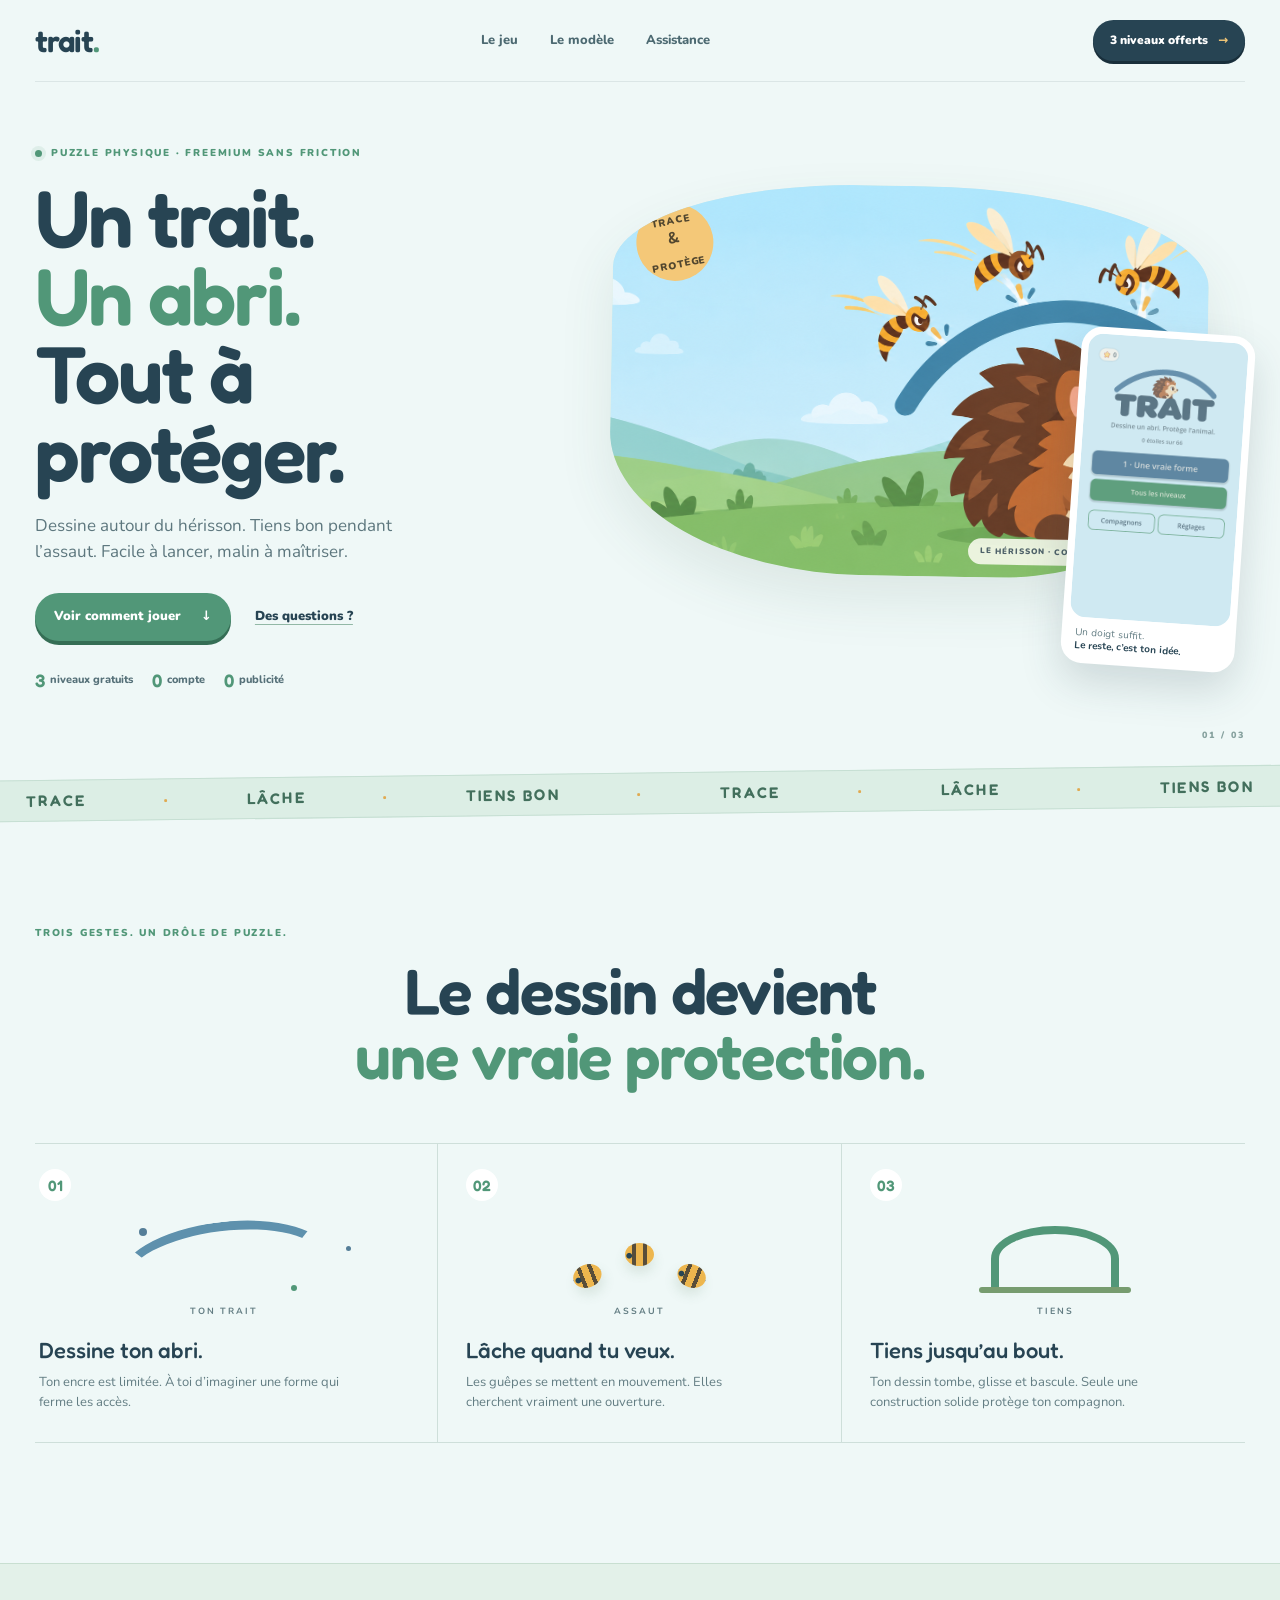
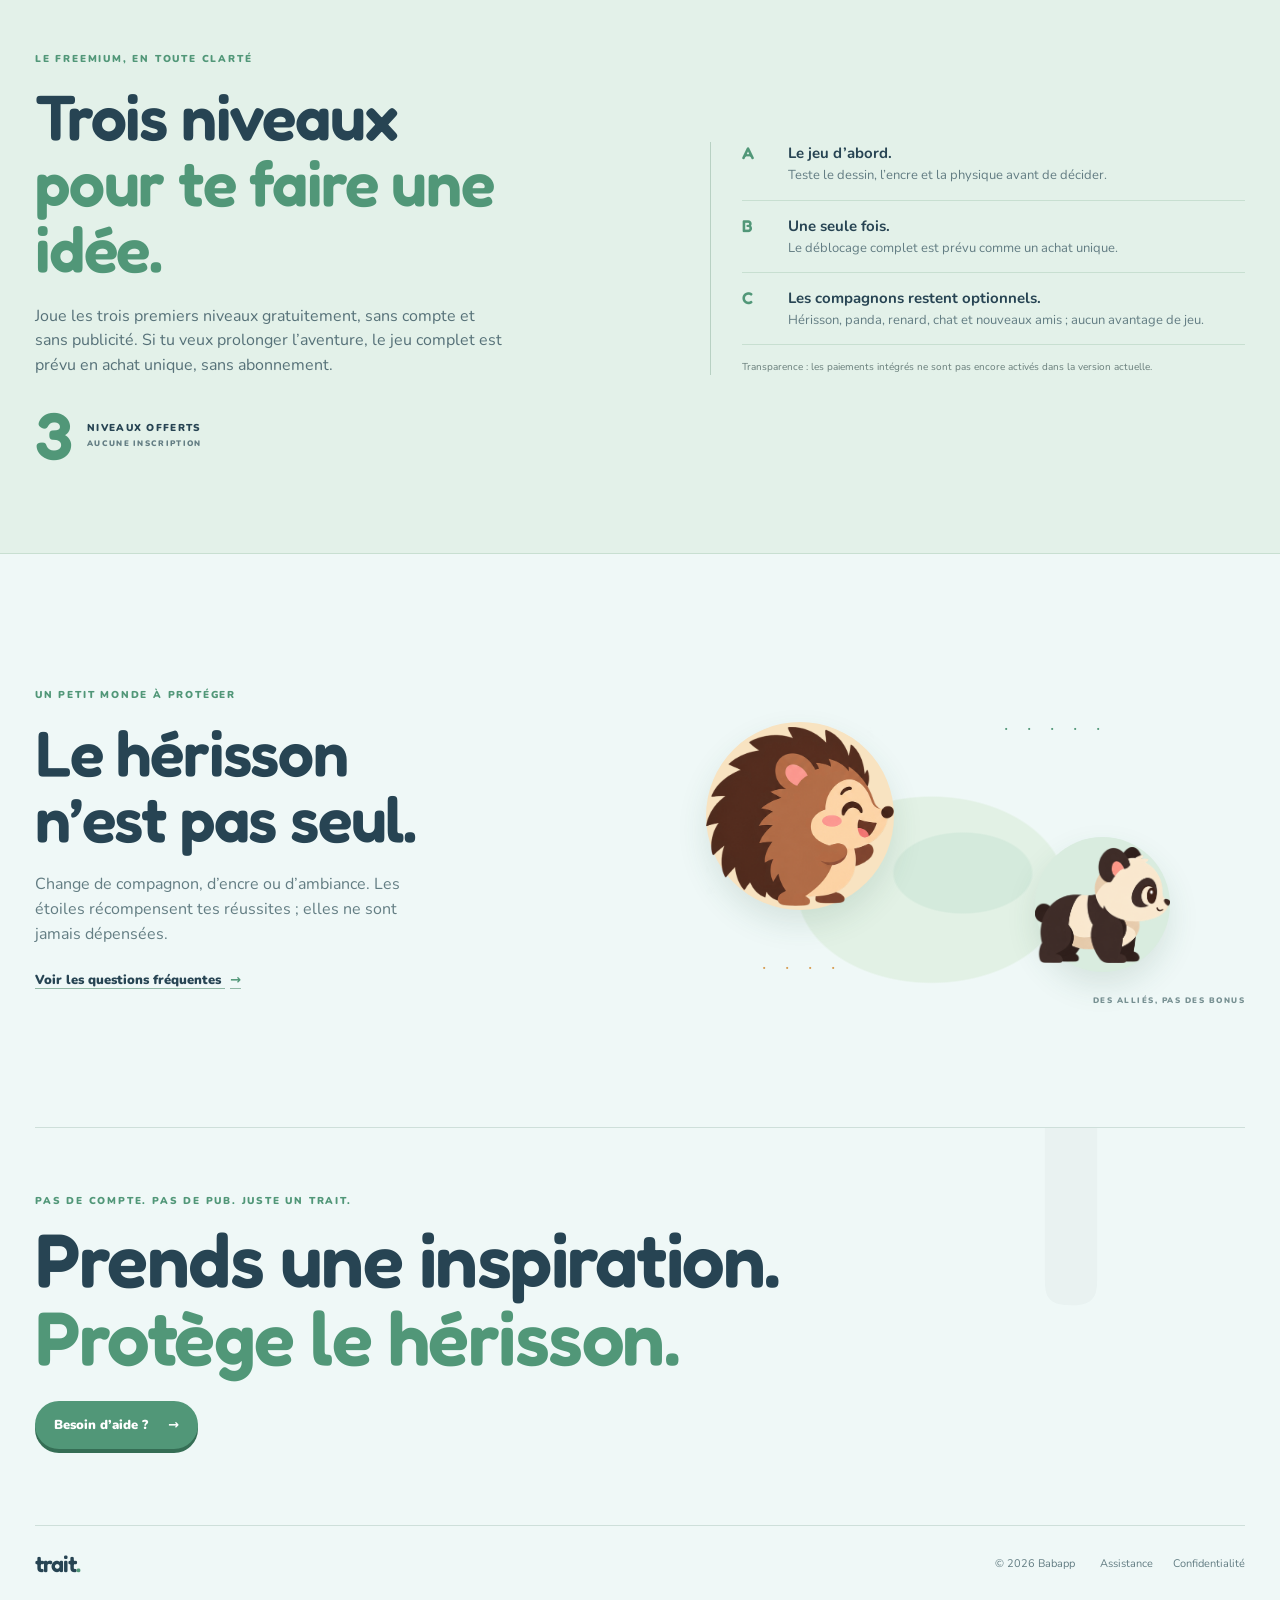
==== index.html @ 21019c67 "Publie les pages publiques de Trait" ====
<!doctype html>
<html lang="fr">
<head>
  <meta charset="utf-8">
  <meta name="viewport" content="width=device-width, initial-scale=1">
  <meta name="theme-color" content="#eff8f7">
  <meta name="description" content="Trait, un puzzle freemium doux et malin : trois niveaux gratuits, sans compte ni publicit&eacute;. Dessine un abri et prot&egrave;ge le h&eacute;risson.">
  <title>Trait — Un abri &agrave; dessiner, sans pub</title>
  <link rel="stylesheet" href="styles.css">
</head>
<body>
  <header class="site-header wrap">
    <a class="wordmark" href="./" aria-label="Trait, accueil">trait<span>.</span></a>
    <nav class="main-nav" aria-label="Navigation principale"><a href="#jeu">Le jeu</a><a href="#freemium">Le mod&egrave;le</a><a href="assistance/">Assistance</a></nav>
    <a class="nav-cta" href="#freemium">3 niveaux offerts <span aria-hidden="true">&rarr;</span></a>
  </header>

  <main>
    <section class="hero wrap" aria-labelledby="hero-title">
      <div class="hero-copy">
        <p class="eyebrow"><i></i> PUZZLE PHYSIQUE &middot; FREEMIUM SANS FRICTION</p>
        <h1 id="hero-title">Un trait.<br><em>Un abri.</em><br>Tout &agrave; prot&eacute;ger.</h1>
        <p class="hero-lead">Dessine autour du h&eacute;risson. Tiens bon pendant l&rsquo;assaut. Facile &agrave; lancer, malin &agrave; ma&icirc;triser.</p>
        <div class="hero-actions"><a class="button button-primary" href="#jeu">Voir comment jouer <span aria-hidden="true">&darr;</span></a><a class="simple-link" href="assistance/">Des questions ?</a></div>
        <div class="hero-promises" aria-label="Points forts"><span><b>3</b> niveaux gratuits</span><span><b>0</b> compte</span><span><b>0</b> publicit&eacute;</span></div>
      </div>
      <div class="hero-visual">
        <div class="hero-picture"><img src="assets/banniere.png" alt="Un h&eacute;risson abrit&eacute; sous un trait, entour&eacute; de gu&ecirc;pes dans une prairie ensoleill&eacute;e"><span class="picture-stamp">TRACE<br><b>&amp;</b><br>PROT&Egrave;GE</span><span class="picture-index">LE H&Eacute;RISSON &middot; COMPAGNON DE D&Eacute;PART</span></div>
        <figure class="phone-shot"><img src="assets/accueil.png" alt="&Eacute;cran d&rsquo;accueil de Trait avec les niveaux gratuits, le jeu complet, les compagnons et les r&eacute;glages"><figcaption>Un doigt suffit.<br><b>Le reste, c&rsquo;est ton id&eacute;e.</b></figcaption></figure>
      </div>
      <span class="hero-number" aria-hidden="true">01 / 03</span>
    </section>

    <section class="ticker" aria-label="Les trois gestes du jeu"><div><span>TRACE</span><b>&middot;</b><span>L&Acirc;CHE</span><b>&middot;</b><span>TIENS BON</span><b>&middot;</b><span>TRACE</span><b>&middot;</b><span>L&Acirc;CHE</span><b>&middot;</b><span>TIENS BON</span></div></section>

    <section class="how wrap" id="jeu">
      <div class="section-intro"><p class="eyebrow">Trois gestes. Un dr&ocirc;le de puzzle.</p><h2>Le dessin devient<br><em>une vraie protection.</em></h2></div>
      <div class="steps">
        <article><span class="step-count">01</span><div class="step-art ink-art" aria-hidden="true"><i></i><i></i><i></i><b>TON TRAIT</b></div><h3>Dessine ton abri.</h3><p>Ton encre est limit&eacute;e. &Agrave; toi d&rsquo;imaginer une forme qui ferme les acc&egrave;s.</p></article>
        <article><span class="step-count">02</span><div class="step-art bee-art" aria-hidden="true"><span>&bull;</span><span>&bull;</span><span>&bull;</span><b>ASSAUT</b></div><h3>L&acirc;che quand tu veux.</h3><p>Les gu&ecirc;pes se mettent en mouvement. Elles cherchent vraiment une ouverture.</p></article>
        <article><span class="step-count">03</span><div class="step-art shelter-art" aria-hidden="true"><i></i><b>TIENS</b></div><h3>Tiens jusqu&rsquo;au bout.</h3><p>Ton dessin tombe, glisse et bascule. Seule une construction solide prot&egrave;ge ton compagnon.</p></article>
      </div>
    </section>

    <section class="freemium" id="freemium"><div class="wrap freemium-layout">
      <div class="freemium-main"><p class="eyebrow">Le freemium, en toute clart&eacute;</p><h2>Trois niveaux<br><em>pour te faire une id&eacute;e.</em></h2><p>Joue les trois premiers niveaux gratuitement, sans compte et sans publicit&eacute;. Si tu veux prolonger l&rsquo;aventure, le jeu complet est pr&eacute;vu en achat unique, sans abonnement.</p><div class="free-marker"><b>3</b><span>NIVEAUX OFFERTS<br><small>AUCUNE INSCRIPTION</small></span></div></div>
      <div class="freemium-details"><div><span class="detail-index">A</span><p><strong>Le jeu d&rsquo;abord.</strong><br>Teste le dessin, l&rsquo;encre et la physique avant de d&eacute;cider.</p></div><div><span class="detail-index">B</span><p><strong>Une seule fois.</strong><br>Le d&eacute;blocage complet est pr&eacute;vu comme un achat unique.</p></div><div><span class="detail-index">C</span><p><strong>Les compagnons restent optionnels.</strong><br>H&eacute;risson, panda, renard, chat et nouveaux amis ; aucun avantage de jeu.</p></div><p class="payment-note">Transparence : les paiements int&eacute;gr&eacute;s ne sont pas encore activ&eacute;s dans la version actuelle.</p></div>
    </div></section>

    <section class="companions wrap"><div class="companions-copy"><p class="eyebrow">Un petit monde &agrave; prot&eacute;ger</p><h2>Le h&eacute;risson<br>n&rsquo;est pas seul.</h2><p>Change de compagnon, d&rsquo;encre ou d&rsquo;ambiance. Les &eacute;toiles r&eacute;compensent tes r&eacute;ussites ; elles ne sont jamais d&eacute;pens&eacute;es.</p><a class="simple-link" href="assistance/">Voir les questions fr&eacute;quentes <span>&rarr;</span></a></div><div class="companions-art"><div class="companion-circle hedgehog"><img src="assets/herisson.png" alt="H&eacute;risson heureux"></div><div class="companion-circle panda"><img src="assets/panda.png" alt="Panda calme"></div><span class="orbit orbit-one">&middot; &middot; &middot; &middot; &middot;</span><span class="orbit orbit-two">&middot; &middot; &middot; &middot;</span><span class="companion-label">DES ALLI&Eacute;S, PAS DES BONUS</span></div></section>

    <section class="closing wrap"><div class="closing-shape" aria-hidden="true">T</div><p class="eyebrow">Pas de compte. Pas de pub. Juste un trait.</p><h2>Prends une inspiration.<br><em>Prot&egrave;ge le h&eacute;risson.</em></h2><a class="button button-primary" href="assistance/">Besoin d&rsquo;aide ? <span aria-hidden="true">&rarr;</span></a></section>
  </main>

  <footer class="site-footer wrap"><a class="wordmark" href="./">trait<span>.</span></a><span>&copy; <span id="year">2026</span> Babapp</span><nav aria-label="Liens utiles"><a href="assistance/">Assistance</a><a href="confidentialite/">Confidentialit&eacute;</a></nav></footer>
  <script>document.getElementById('year').textContent=new Date().getFullYear();</script>
</body>
</html>
---- styles.css ----
@font-face{font-family:Fredoka;src:url('assets/Fredoka.ttf') format('truetype');font-display:swap}@font-face{font-family:Nunito;src:url('assets/Nunito.ttf') format('truetype');font-display:swap}
:root{color-scheme:light;--sky:#eff8f7;--paper:#fbfcf8;--ink:#274453;--muted:#637d83;--line:#cedfda;--blue:#5e91ad;--green:#519778;--mint:#dceee5;--sun:#f4c878;--body:Nunito,system-ui,sans-serif;--display:Fredoka,'Arial Rounded MT Bold',sans-serif}*{box-sizing:border-box}html{scroll-behavior:smooth;scroll-padding-top:84px}body{margin:0;background:var(--sky);color:var(--ink);font:16px/1.55 var(--body);overflow-x:hidden}a{color:inherit;text-decoration:none}img{display:block;max-width:100%}.wrap{width:min(1210px,calc(100% - 64px));margin-inline:auto}.site-header{height:82px;display:flex;align-items:center;justify-content:space-between;border-bottom:1px solid #2744531a}.wordmark{font:600 31px/.9 var(--display);letter-spacing:-1px;color:var(--ink)}.wordmark span{color:var(--green)}.main-nav{display:flex;gap:32px;font-size:13px;font-weight:800;color:#4c6971}.main-nav a,.site-footer nav a{transition:color .2s}.main-nav a:hover,.site-footer nav a:hover{color:var(--green)}.nav-cta{background:var(--ink);color:#fff;border-radius:999px;padding:11px 17px;font-size:12px;font-weight:900;box-shadow:0 3px 0 #192f3b}.nav-cta span{color:var(--sun);margin-left:7px}.hero{min-height:690px;display:grid;grid-template-columns:.92fr 1.08fr;align-items:center;gap:35px;padding-block:64px 82px;position:relative}.hero-copy{z-index:2}.eyebrow{display:flex;align-items:center;gap:9px;color:var(--green);font-size:10px;line-height:1.4;font-weight:900;letter-spacing:1.8px;text-transform:uppercase;margin:0 0 18px}.eyebrow i{width:7px;height:7px;background:var(--green);border-radius:50%;box-shadow:0 0 0 4px #5197781c}.hero h1{font:600 clamp(56px,6.3vw,82px)/.97 var(--display);letter-spacing:-2px;margin:0}.hero h1 em,.section-intro h2 em,.freemium-main h2 em,.companions-copy h2 em,.closing h2 em{color:var(--green);font-style:normal}.hero-lead{max-width:410px;margin:22px 0 0;color:#5d777e;font-size:17px}.hero-actions{display:flex;align-items:center;gap:24px;margin-top:27px}.button{min-height:48px;display:inline-flex;align-items:center;justify-content:center;gap:20px;padding:0 19px;border-radius:999px;font-size:13px;font-weight:900;transition:transform .2s,box-shadow .2s}.button:active,.nav-cta:active{transform:translateY(1px)}.button-primary{background:var(--green);color:#fff;box-shadow:0 4px 0 #356e55}.button-primary:hover{background:#408465;box-shadow:0 5px 0 #356e55}.simple-link{font-size:13px;font-weight:900;color:var(--ink);text-decoration:underline;text-decoration-color:#92b8a6;text-underline-offset:4px}.hero-promises{display:flex;flex-wrap:wrap;gap:9px 19px;margin-top:28px;font-size:11px;font-weight:800;color:#557078}.hero-promises span{display:flex;gap:5px;align-items:center}.hero-promises b{font:600 18px var(--display);color:var(--green)}.hero-visual{height:500px;position:relative;isolation:isolate}.hero-picture{position:absolute;left:0;top:18px;width:94%;height:390px;border-radius:42% 48% 35% 43%/22% 25% 33% 36%;overflow:hidden;background:var(--mint);box-shadow:0 24px 54px #355f4c1b;transform:rotate(1deg)}.hero-picture>img{width:100%;height:100%;object-fit:cover}.picture-stamp{position:absolute;top:22px;left:23px;width:77px;height:77px;display:grid;place-content:center;text-align:center;border-radius:50%;background:var(--sun);color:#52472f;font:900 10px/1.2 var(--body);letter-spacing:1px;transform:rotate(-12deg)}.picture-stamp b{font:500 16px var(--display)}.picture-index{position:absolute;right:19px;bottom:13px;background:#fbfcf1dd;border-radius:99px;padding:7px 12px;color:#50636a;font-size:8px;font-weight:900;letter-spacing:1px}.phone-shot{position:absolute;right:0;bottom:0;width:174px;margin:0;padding:7px 7px 11px;background:#fff;border-radius:21px;box-shadow:0 18px 40px #2744532c;transform:rotate(4deg)}.phone-shot img{border-radius:15px}.phone-shot figcaption{padding:9px 7px 1px;font-size:10px;color:var(--muted);line-height:1.25}.phone-shot figcaption b{color:var(--ink)}.hero-number{position:absolute;right:0;bottom:30px;font-size:9px;letter-spacing:2px;font-weight:900;color:#87a29f}.ticker{overflow:hidden;background:#dceee5;border-block:1px solid #c6dfd3;transform:rotate(-.7deg) scale(1.02);padding:10px 0}.ticker>div{min-width:930px;display:flex;align-items:center;justify-content:space-around;white-space:nowrap;color:#426f5c;font:600 15px var(--display);letter-spacing:2px}.ticker b{color:#e0aa51}.how{padding-block:112px 120px}.section-intro{text-align:center;margin-bottom:54px}.section-intro h2,.freemium-main h2,.companions-copy h2{font:600 clamp(40px,5.5vw,64px)/1.03 var(--display);letter-spacing:-1.2px;margin:0}.steps{display:grid;grid-template-columns:repeat(3,1fr);border-top:1px solid var(--line);border-bottom:1px solid var(--line)}.steps article{position:relative;padding:25px 28px 30px;border-right:1px solid var(--line)}.steps article:first-child{padding-left:4px}.steps article:last-child{border:0;padding-right:4px}.step-count{display:inline-grid;place-items:center;width:32px;height:32px;border-radius:50%;background:#fff;color:var(--green);font:600 15px var(--display)}.step-art{height:115px;margin:10px 0 0;position:relative;display:flex;align-items:center;justify-content:center}.ink-art:before{content:'';position:absolute;width:195px;height:75px;border:9px solid var(--blue);border-color:var(--blue) transparent transparent transparent;border-radius:50%;transform:rotate(-7deg)}.ink-art i{position:absolute;width:8px;height:8px;border-radius:50%;background:#557e98;top:17px;left:27%}.ink-art i:nth-child(2){top:74px;left:68%;width:6px;height:6px;background:var(--green)}.ink-art i:nth-child(3){top:35px;left:83%;width:5px;height:5px}.step-art b{position:absolute;bottom:7px;font-size:9px;letter-spacing:2px;color:var(--muted)}.bee-art span{position:relative;margin:0 13px;width:29px;height:23px;border-radius:50%;background:repeating-linear-gradient(90deg,#edb64e 0 7px,#584d39 7px 11px);box-shadow:0 7px 12px #557a5b25}.bee-art span:nth-child(1){transform:rotate(-21deg) translateY(8px)}.bee-art span:nth-child(2){transform:translateY(-14px)}.bee-art span:nth-child(3){transform:rotate(21deg) translateY(8px)}.shelter-art i{position:absolute;width:128px;height:65px;border:8px solid var(--green);border-bottom:0;border-radius:58% 58% 0 0;top:15px}.shelter-art:after{content:'';position:absolute;top:76px;left:calc(50% - 76px);width:152px;height:6px;border-radius:5px;background:#779c6f}.steps h3{font:500 22px/1.15 var(--display);margin:12px 0 8px}.steps p{font-size:13px;color:var(--muted);margin:0;max-width:310px}.freemium{background:#e3f1e9;border-block:1px solid #c8dfd1;padding-block:88px}.freemium-layout{display:grid;grid-template-columns:1fr .9fr;gap:80px;align-items:center}.freemium-main>p:not(.eyebrow){max-width:470px;margin:22px 0 0;color:#567178}.free-marker{display:flex;align-items:center;gap:14px;margin-top:28px}.free-marker>b{font:600 66px/.9 var(--display);color:var(--green)}.free-marker>span{font-size:10px;line-height:1.5;font-weight:900;letter-spacing:1.3px}.free-marker small{color:var(--muted);font-size:8px}.freemium-details{border-left:1px solid #b8d1c3;padding-left:31px}.freemium-details>div{display:grid;grid-template-columns:34px 1fr;gap:12px;align-items:start;border-bottom:1px solid #c8dfd1;padding:14px 0}.freemium-details>div:first-child{padding-top:0}.detail-index{color:var(--green);font:600 17px var(--display)}.freemium-details p{margin:0;font-size:13px;color:var(--muted)}.freemium-details strong{color:var(--ink);font-size:15px}.payment-note{font-size:10px!important;line-height:1.5;margin:15px 0 0!important;color:#687d7a!important}.companions{padding-block:118px 120px;display:grid;grid-template-columns:.9fr 1.1fr;gap:70px;align-items:center}.companions-copy>p:not(.eyebrow){max-width:390px;color:var(--muted);margin:20px 0}.companions-copy .simple-link span{color:var(--green);margin-left:5px}.companions-art{height:335px;position:relative;display:flex;align-items:center;justify-content:center;background:radial-gradient(ellipse at 55% 60%,#d4eadc 0 14%,transparent 14.5%),radial-gradient(ellipse at 50% 65%,#e2f1e5 0 30%,transparent 30.5%)}.companion-circle{position:absolute;display:grid;place-items:center;border-radius:50%;background:#fff;box-shadow:0 14px 30px #315c4920}.companion-circle img{width:100%;height:100%;object-fit:contain}.hedgehog{width:188px;height:188px;left:14%;top:50px;background:#f8e3c1}.panda{width:135px;height:135px;right:12%;bottom:35px;background:#d9ecdf}.orbit{position:absolute;color:var(--green);font-size:19px;letter-spacing:7px}.orbit-one{top:42px;right:22%}.orbit-two{bottom:25px;left:23%;color:#d69c52}.companion-label{position:absolute;bottom:0;right:0;color:#779092;font-size:8px;font-weight:900;letter-spacing:1.5px}.closing{position:relative;overflow:hidden;border-top:1px solid var(--line);padding-block:66px 76px}.closing .eyebrow{margin-bottom:13px}.closing h2{font:600 clamp(44px,6.5vw,76px)/1.02 var(--display);letter-spacing:-1.5px;margin:0}.closing h2 em{color:var(--green);font-style:normal}.closing .button{margin-top:25px}.closing-shape{position:absolute;right:5%;top:-112px;color:#27445308;font:600 350px/.9 var(--display);pointer-events:none}.site-footer{min-height:76px;border-top:1px solid var(--line);display:flex;align-items:center;gap:25px;color:var(--muted);font-size:11px}.site-footer .wordmark{font-size:23px}.site-footer>span{margin-left:auto}.site-footer nav{display:flex;gap:20px}
@media(max-width:900px){.wrap{width:min(100% - 44px,700px)}.hero{grid-template-columns:1fr .9fr;gap:16px}.hero h1{font-size:clamp(53px,8vw,70px)}.hero-visual{height:415px}.hero-picture{height:325px}.phone-shot{width:144px}.freemium-layout,.companions{gap:40px}.hedgehog{left:5%}.panda{right:3%}}
@media(max-width:640px){.wrap{width:calc(100% - 36px)}.site-header{height:69px}.wordmark{font-size:27px}.main-nav{display:none}.nav-cta{font-size:10px;padding:10px 13px}.hero{grid-template-columns:1fr;gap:14px;padding-block:46px 52px}.hero h1{font-size:clamp(58px,13vw,75px)}.hero-lead{font-size:15px;max-width:360px}.hero-actions{gap:18px;flex-wrap:wrap}.hero-promises{margin-top:22px;gap:8px 16px;font-size:10px}.hero-visual{height:345px;margin-top:5px}.hero-picture{width:94%;height:277px;top:8px;border-radius:42% 47% 34% 39%/23% 23% 30% 34%}.picture-stamp{width:62px;height:62px;font-size:8px;top:13px;left:14px}.picture-index{font-size:6px;right:10px;bottom:10px;padding:6px 8px}.phone-shot{width:126px;right:1px;bottom:-2px;padding:5px 5px 8px;border-radius:15px}.phone-shot img{border-radius:11px}.phone-shot figcaption{font-size:8px;padding:6px}.hero-number{bottom:2px}.ticker{padding:9px 0}.ticker>div{justify-content:flex-start;gap:25px;font-size:13px}.how{padding-block:78px 84px}.section-intro{text-align:left;margin-bottom:29px}.section-intro h2{font-size:42px}.steps{grid-template-columns:1fr;border-bottom:0}.steps article,.steps article:first-child,.steps article:last-child{padding:19px 5px 22px;border-right:0;border-bottom:1px solid var(--line)}.steps article:last-child{border-bottom:0}.step-art{height:85px;margin-top:6px}.step-art b{bottom:0}.steps h3{margin-top:8px}.freemium{padding-block:66px}.freemium-layout,.companions{grid-template-columns:1fr;gap:31px}.freemium-main h2,.companions-copy h2{font-size:47px}.freemium-details{padding-left:18px}.free-marker>b{font-size:58px}.companions{padding-block:77px 82px}.companions-art{height:280px}.hedgehog{width:158px;height:158px;left:7%;top:33px}.panda{width:116px;height:116px;right:5%;bottom:31px}.closing{padding-block:50px 59px}.closing h2{font-size:49px}.closing-shape{font-size:210px;right:-5%;top:0}.site-footer{padding-block:17px;display:grid;grid-template-columns:1fr auto;gap:10px 18px}.site-footer>span{margin:0;justify-self:end}.site-footer nav{grid-column:1/3;justify-content:space-between;border-top:1px solid var(--line);padding-top:10px}}
@media(prefers-reduced-motion:reduce){html{scroll-behavior:auto}*,*:before,*:after{transition-duration:.01ms!important;animation-duration:.01ms!important}}
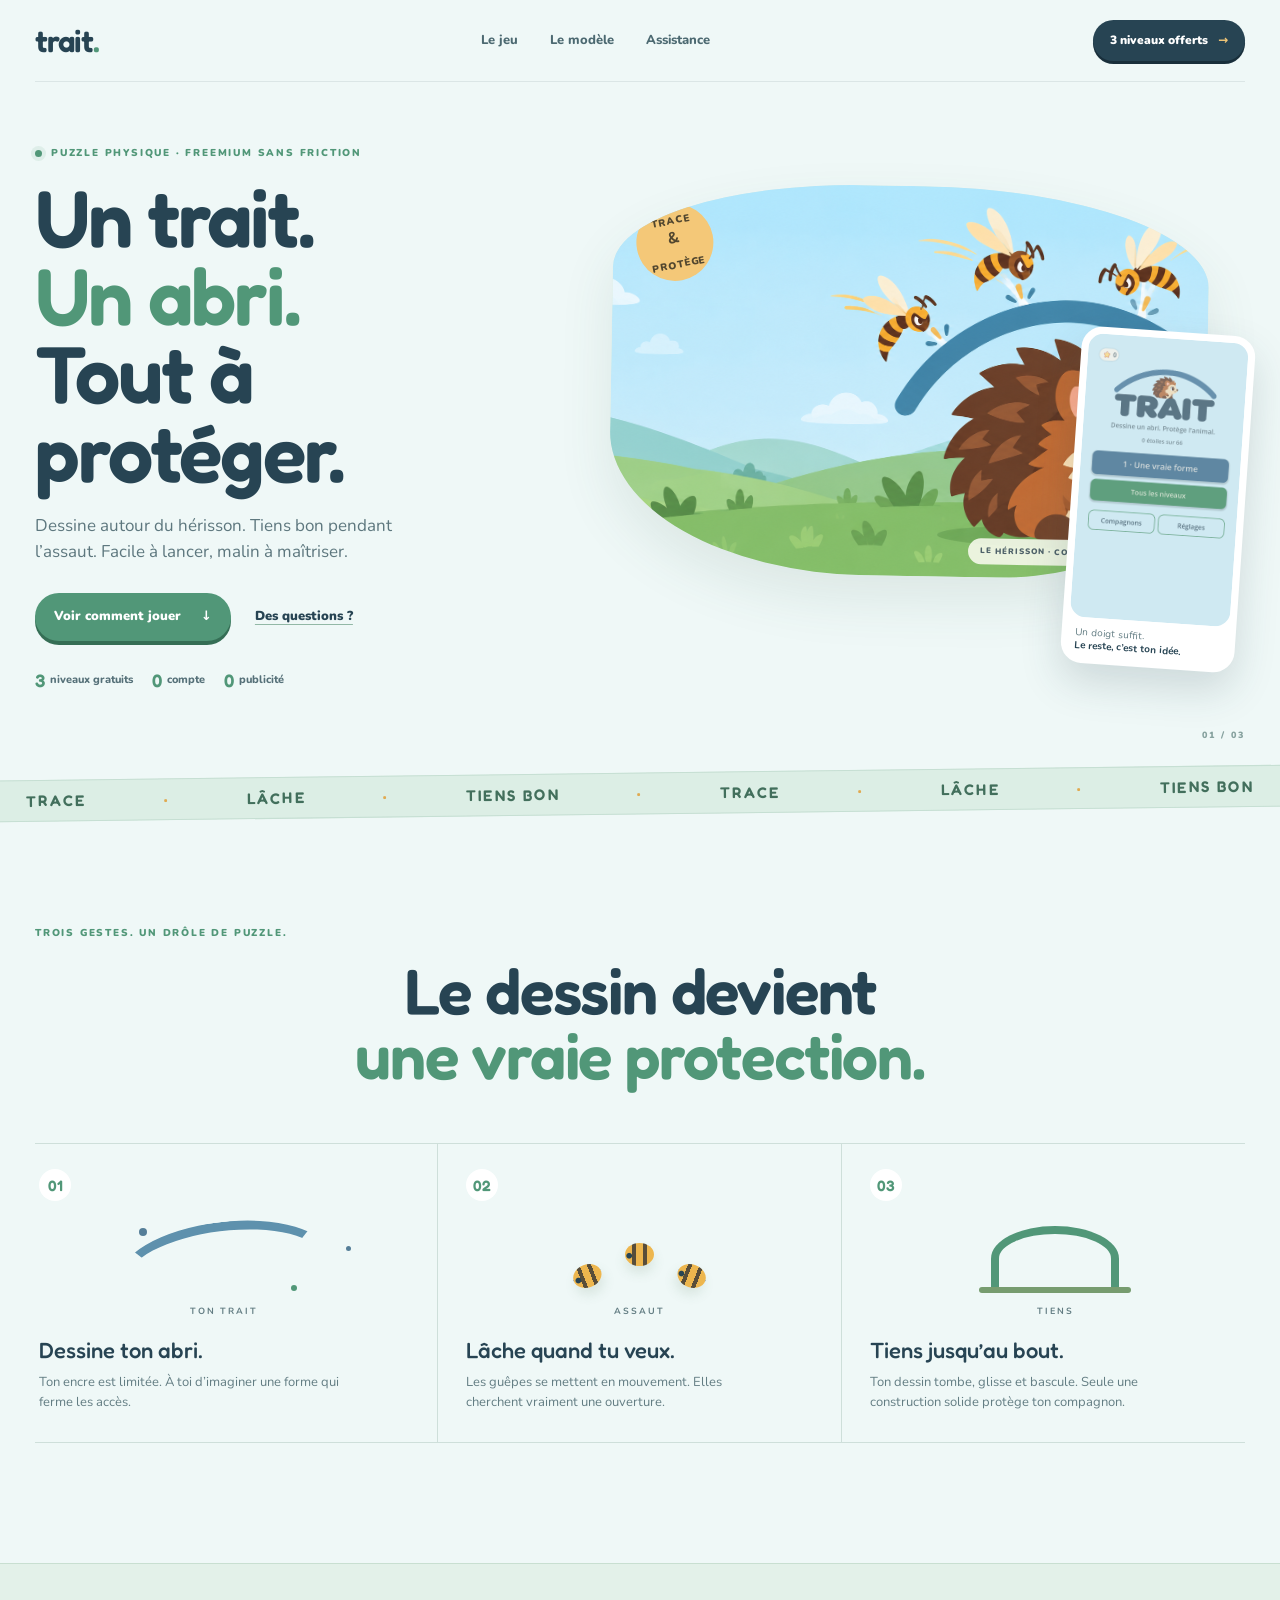
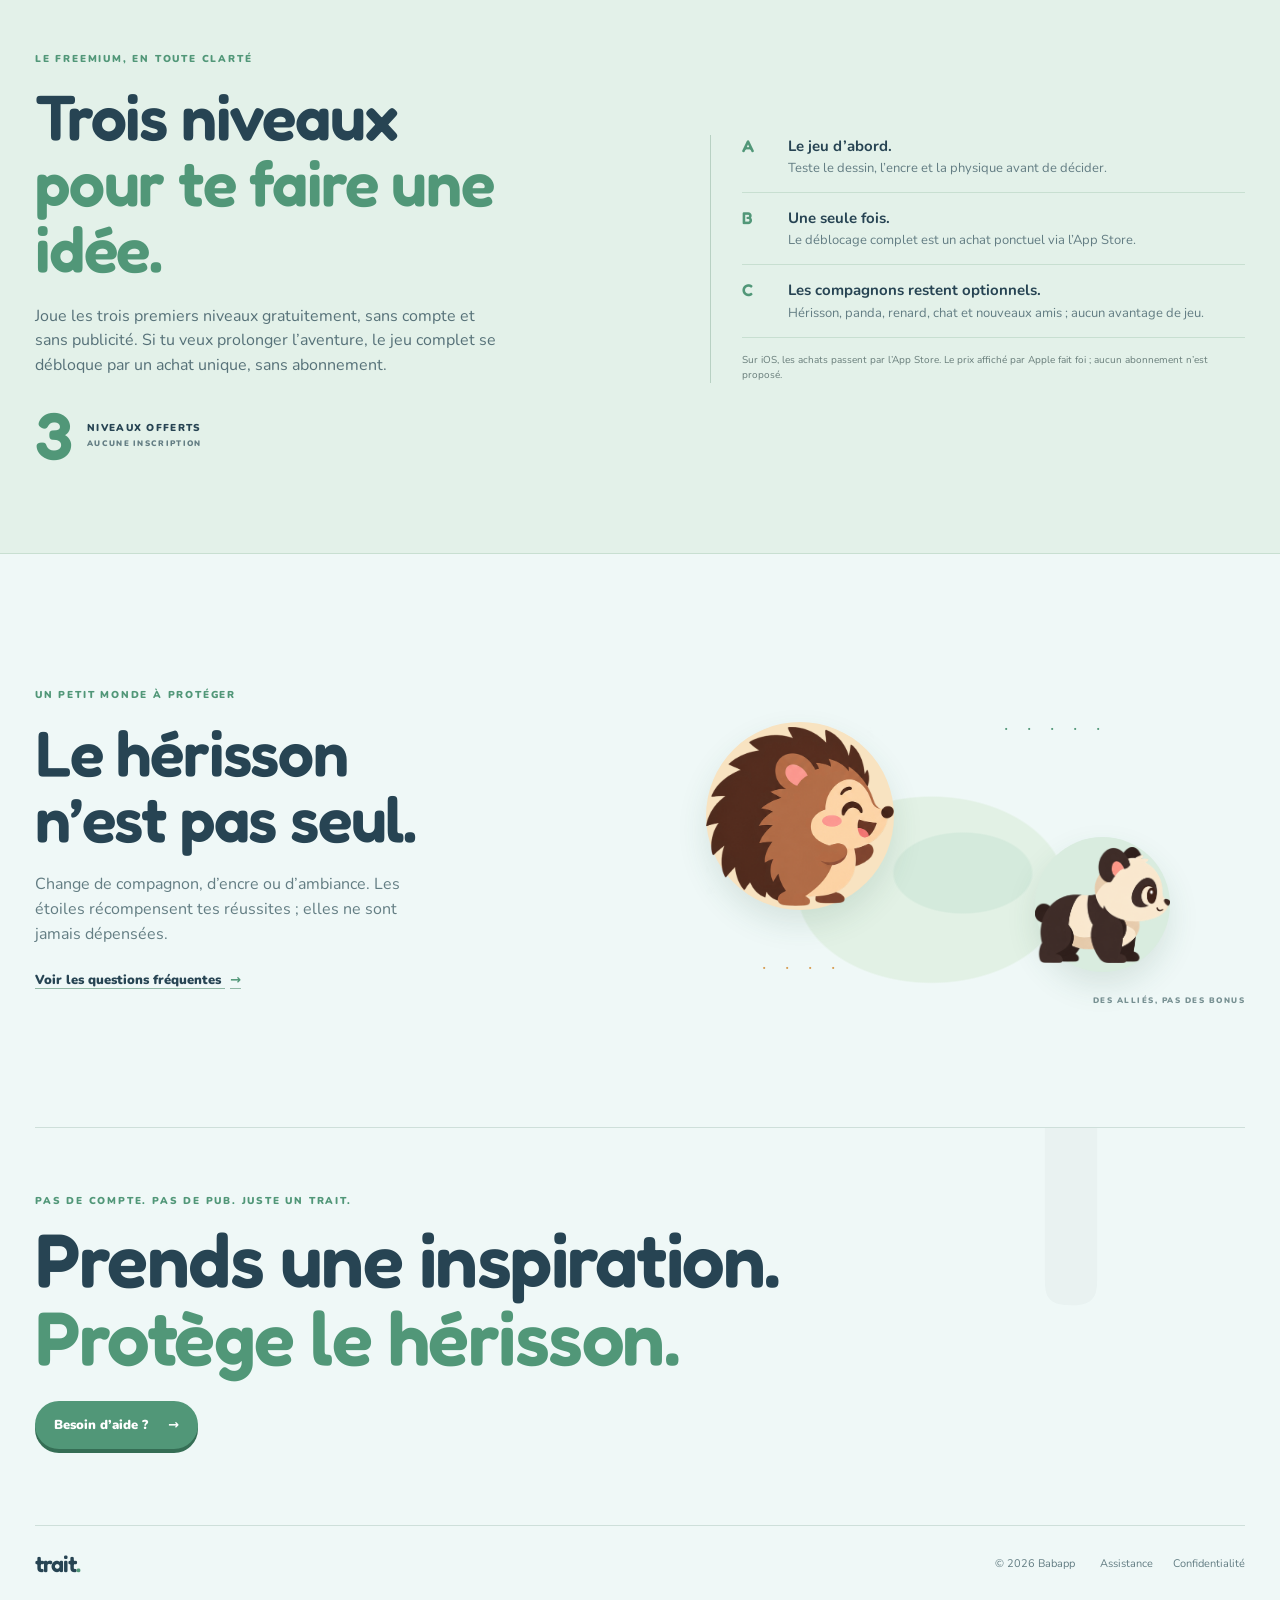
==== commit de21d870: "Precise les achats ponctuels App Store" ====
--- a/index.html
+++ b/index.html
@@ -43,8 +43,8 @@
     </section>
 
     <section class="freemium" id="freemium"><div class="wrap freemium-layout">
-      <div class="freemium-main"><p class="eyebrow">Le freemium, en toute clart&eacute;</p><h2>Trois niveaux<br><em>pour te faire une id&eacute;e.</em></h2><p>Joue les trois premiers niveaux gratuitement, sans compte et sans publicit&eacute;. Si tu veux prolonger l&rsquo;aventure, le jeu complet est pr&eacute;vu en achat unique, sans abonnement.</p><div class="free-marker"><b>3</b><span>NIVEAUX OFFERTS<br><small>AUCUNE INSCRIPTION</small></span></div></div>
-      <div class="freemium-details"><div><span class="detail-index">A</span><p><strong>Le jeu d&rsquo;abord.</strong><br>Teste le dessin, l&rsquo;encre et la physique avant de d&eacute;cider.</p></div><div><span class="detail-index">B</span><p><strong>Une seule fois.</strong><br>Le d&eacute;blocage complet est pr&eacute;vu comme un achat unique.</p></div><div><span class="detail-index">C</span><p><strong>Les compagnons restent optionnels.</strong><br>H&eacute;risson, panda, renard, chat et nouveaux amis ; aucun avantage de jeu.</p></div><p class="payment-note">Transparence : les paiements int&eacute;gr&eacute;s ne sont pas encore activ&eacute;s dans la version actuelle.</p></div>
+      <div class="freemium-main"><p class="eyebrow">Le freemium, en toute clart&eacute;</p><h2>Trois niveaux<br><em>pour te faire une id&eacute;e.</em></h2><p>Joue les trois premiers niveaux gratuitement, sans compte et sans publicit&eacute;. Si tu veux prolonger l&rsquo;aventure, le jeu complet se d&eacute;bloque par un achat unique, sans abonnement.</p><div class="free-marker"><b>3</b><span>NIVEAUX OFFERTS<br><small>AUCUNE INSCRIPTION</small></span></div></div>
+      <div class="freemium-details"><div><span class="detail-index">A</span><p><strong>Le jeu d&rsquo;abord.</strong><br>Teste le dessin, l&rsquo;encre et la physique avant de d&eacute;cider.</p></div><div><span class="detail-index">B</span><p><strong>Une seule fois.</strong><br>Le d&eacute;blocage complet est un achat ponctuel via l&rsquo;App Store.</p></div><div><span class="detail-index">C</span><p><strong>Les compagnons restent optionnels.</strong><br>H&eacute;risson, panda, renard, chat et nouveaux amis ; aucun avantage de jeu.</p></div><p class="payment-note">Sur iOS, les achats passent par l&rsquo;App Store. Le prix affich&eacute; par Apple fait foi ; aucun abonnement n&rsquo;est propos&eacute;.</p></div>
     </div></section>
 
     <section class="companions wrap"><div class="companions-copy"><p class="eyebrow">Un petit monde &agrave; prot&eacute;ger</p><h2>Le h&eacute;risson<br>n&rsquo;est pas seul.</h2><p>Change de compagnon, d&rsquo;encre ou d&rsquo;ambiance. Les &eacute;toiles r&eacute;compensent tes r&eacute;ussites ; elles ne sont jamais d&eacute;pens&eacute;es.</p><a class="simple-link" href="assistance/">Voir les questions fr&eacute;quentes <span>&rarr;</span></a></div><div class="companions-art"><div class="companion-circle hedgehog"><img src="assets/herisson.png" alt="H&eacute;risson heureux"></div><div class="companion-circle panda"><img src="assets/panda.png" alt="Panda calme"></div><span class="orbit orbit-one">&middot; &middot; &middot; &middot; &middot;</span><span class="orbit orbit-two">&middot; &middot; &middot; &middot;</span><span class="companion-label">DES ALLI&Eacute;S, PAS DES BONUS</span></div></section>
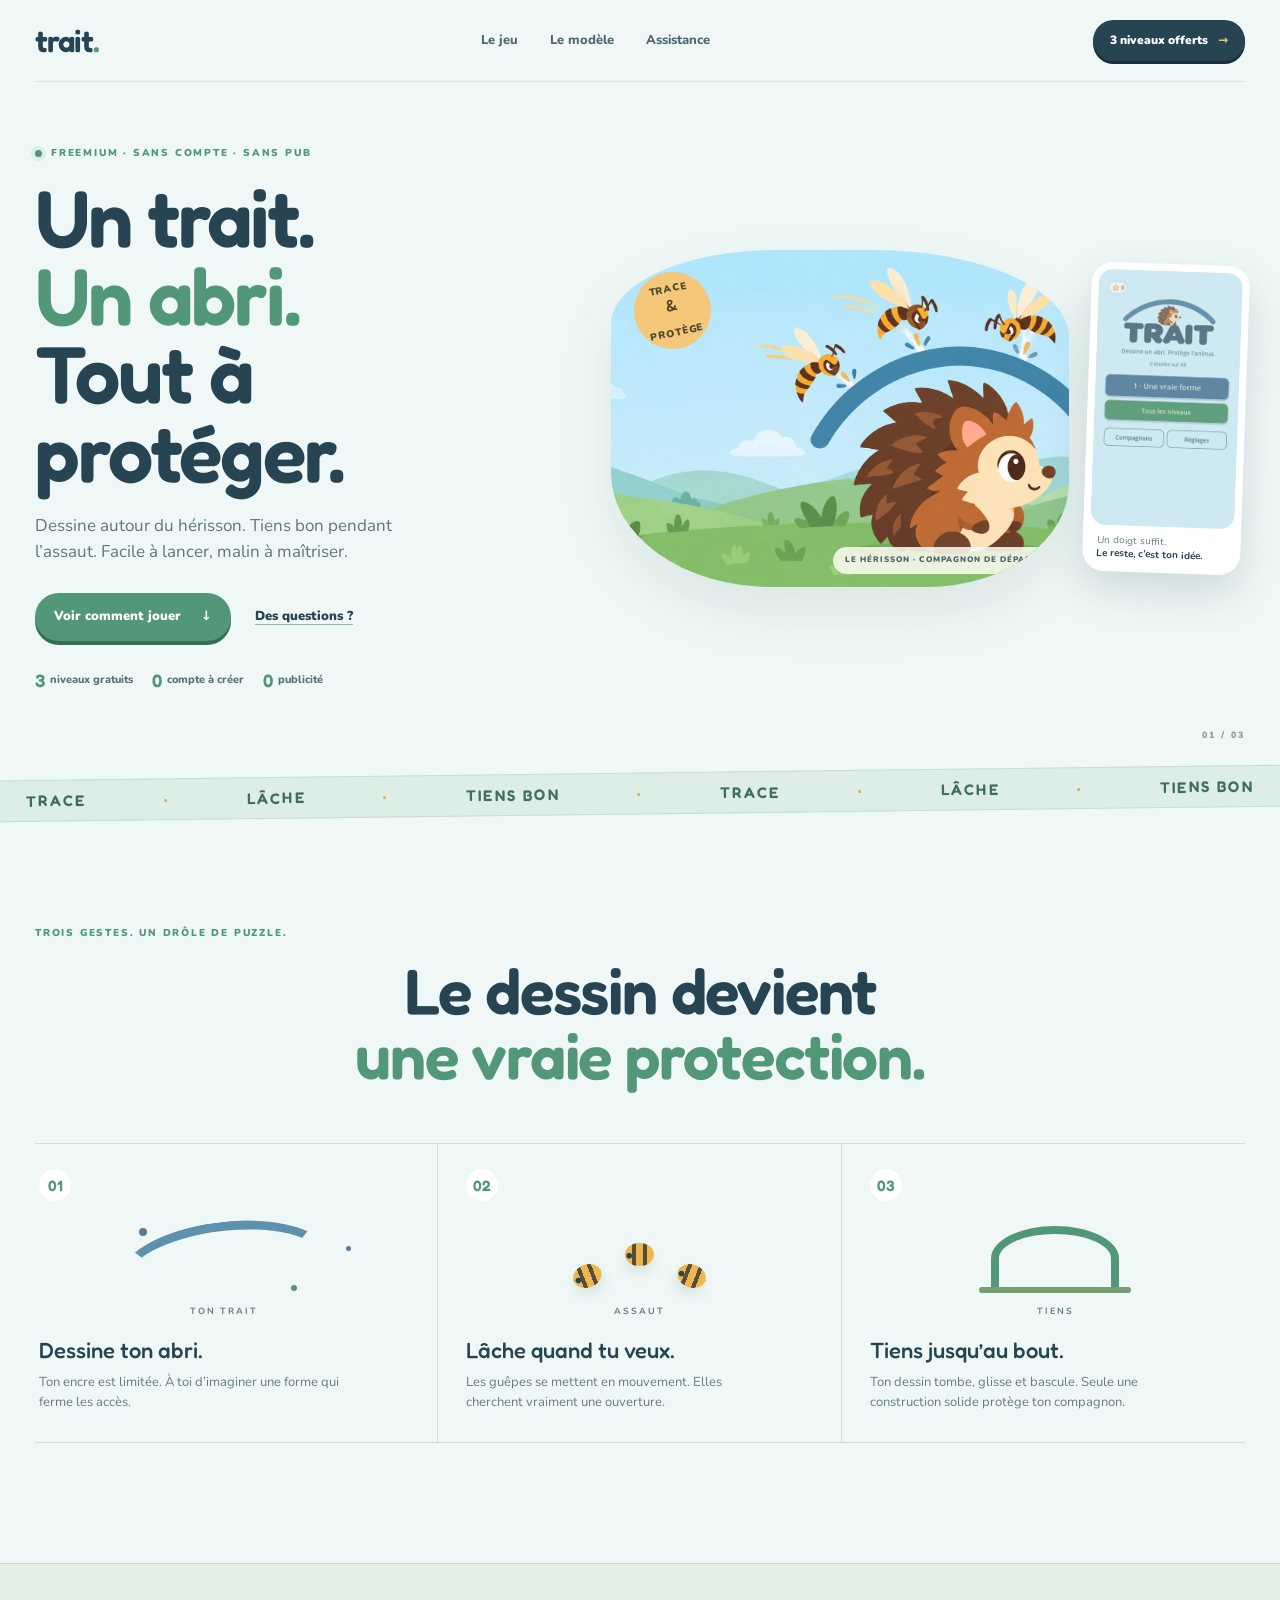
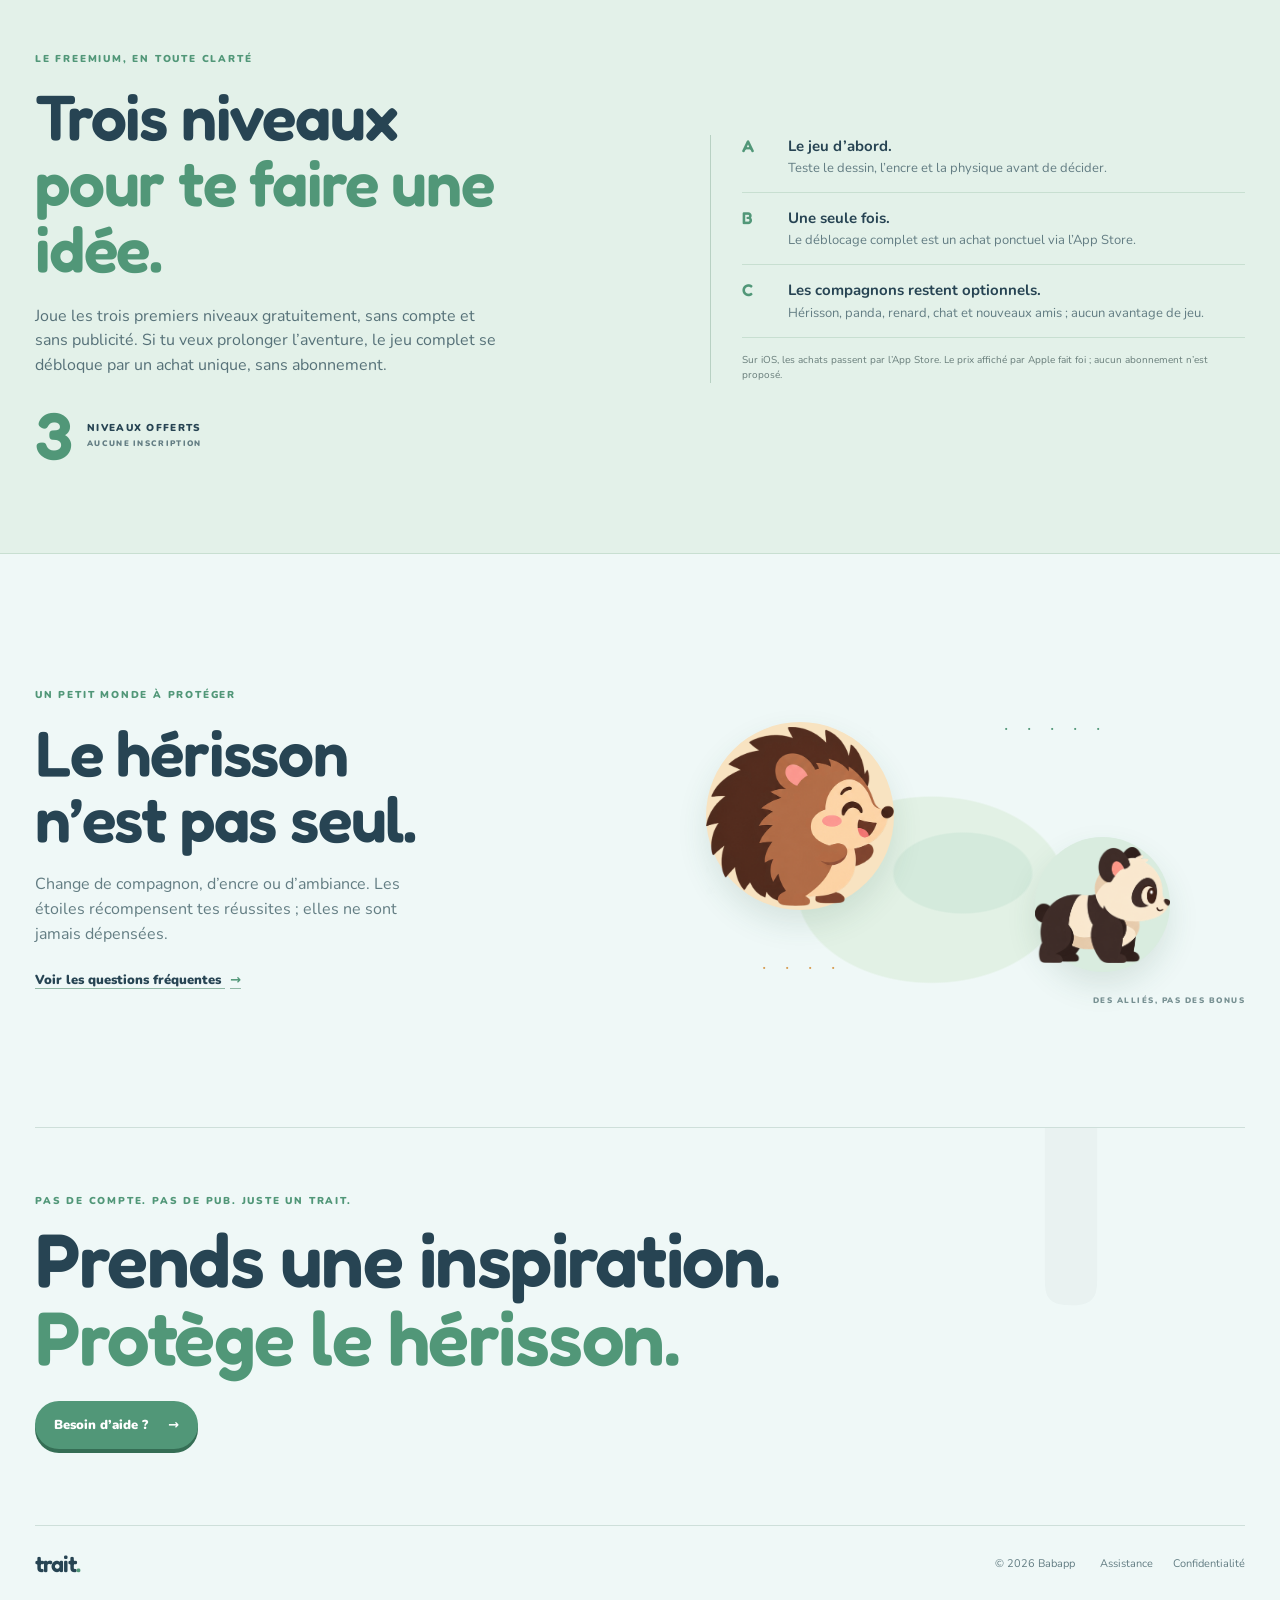
==== commit 78b82d0c: "Separe le telephone du herisson dans le hero" ====
--- a/index.html
+++ b/index.html
@@ -6,7 +6,7 @@
   <meta name="theme-color" content="#eff8f7">
   <meta name="description" content="Trait, un puzzle freemium doux et malin : trois niveaux gratuits, sans compte ni publicit&eacute;. Dessine un abri et prot&egrave;ge le h&eacute;risson.">
   <title>Trait — Un abri &agrave; dessiner, sans pub</title>
-  <link rel="stylesheet" href="styles.css">
+  <link rel="stylesheet" href="styles.css?v=2">
 </head>
 <body>
   <header class="site-header wrap">
@@ -18,11 +18,11 @@
   <main>
     <section class="hero wrap" aria-labelledby="hero-title">
       <div class="hero-copy">
-        <p class="eyebrow"><i></i> PUZZLE PHYSIQUE &middot; FREEMIUM SANS FRICTION</p>
+        <p class="eyebrow"><i></i> FREEMIUM &middot; SANS COMPTE &middot; SANS PUB</p>
         <h1 id="hero-title">Un trait.<br><em>Un abri.</em><br>Tout &agrave; prot&eacute;ger.</h1>
         <p class="hero-lead">Dessine autour du h&eacute;risson. Tiens bon pendant l&rsquo;assaut. Facile &agrave; lancer, malin &agrave; ma&icirc;triser.</p>
         <div class="hero-actions"><a class="button button-primary" href="#jeu">Voir comment jouer <span aria-hidden="true">&darr;</span></a><a class="simple-link" href="assistance/">Des questions ?</a></div>
-        <div class="hero-promises" aria-label="Points forts"><span><b>3</b> niveaux gratuits</span><span><b>0</b> compte</span><span><b>0</b> publicit&eacute;</span></div>
+        <div class="hero-promises" aria-label="Points forts"><span><b>3</b> niveaux gratuits</span><span><b>0</b> compte &agrave; cr&eacute;er</span><span><b>0</b> publicit&eacute;</span></div>
       </div>
       <div class="hero-visual">
         <div class="hero-picture"><img src="assets/banniere.png" alt="Un h&eacute;risson abrit&eacute; sous un trait, entour&eacute; de gu&ecirc;pes dans une prairie ensoleill&eacute;e"><span class="picture-stamp">TRACE<br><b>&amp;</b><br>PROT&Egrave;GE</span><span class="picture-index">LE H&Eacute;RISSON &middot; COMPAGNON DE D&Eacute;PART</span></div>
--- a/styles.css
+++ b/styles.css
@@ -3,3 +3,11 @@
 @media(max-width:900px){.wrap{width:min(100% - 44px,700px)}.hero{grid-template-columns:1fr .9fr;gap:16px}.hero h1{font-size:clamp(53px,8vw,70px)}.hero-visual{height:415px}.hero-picture{height:325px}.phone-shot{width:144px}.freemium-layout,.companions{gap:40px}.hedgehog{left:5%}.panda{right:3%}}
 @media(max-width:640px){.wrap{width:calc(100% - 36px)}.site-header{height:69px}.wordmark{font-size:27px}.main-nav{display:none}.nav-cta{font-size:10px;padding:10px 13px}.hero{grid-template-columns:1fr;gap:14px;padding-block:46px 52px}.hero h1{font-size:clamp(58px,13vw,75px)}.hero-lead{font-size:15px;max-width:360px}.hero-actions{gap:18px;flex-wrap:wrap}.hero-promises{margin-top:22px;gap:8px 16px;font-size:10px}.hero-visual{height:345px;margin-top:5px}.hero-picture{width:94%;height:277px;top:8px;border-radius:42% 47% 34% 39%/23% 23% 30% 34%}.picture-stamp{width:62px;height:62px;font-size:8px;top:13px;left:14px}.picture-index{font-size:6px;right:10px;bottom:10px;padding:6px 8px}.phone-shot{width:126px;right:1px;bottom:-2px;padding:5px 5px 8px;border-radius:15px}.phone-shot img{border-radius:11px}.phone-shot figcaption{font-size:8px;padding:6px}.hero-number{bottom:2px}.ticker{padding:9px 0}.ticker>div{justify-content:flex-start;gap:25px;font-size:13px}.how{padding-block:78px 84px}.section-intro{text-align:left;margin-bottom:29px}.section-intro h2{font-size:42px}.steps{grid-template-columns:1fr;border-bottom:0}.steps article,.steps article:first-child,.steps article:last-child{padding:19px 5px 22px;border-right:0;border-bottom:1px solid var(--line)}.steps article:last-child{border-bottom:0}.step-art{height:85px;margin-top:6px}.step-art b{bottom:0}.steps h3{margin-top:8px}.freemium{padding-block:66px}.freemium-layout,.companions{grid-template-columns:1fr;gap:31px}.freemium-main h2,.companions-copy h2{font-size:47px}.freemium-details{padding-left:18px}.free-marker>b{font-size:58px}.companions{padding-block:77px 82px}.companions-art{height:280px}.hedgehog{width:158px;height:158px;left:7%;top:33px}.panda{width:116px;height:116px;right:5%;bottom:31px}.closing{padding-block:50px 59px}.closing h2{font-size:49px}.closing-shape{font-size:210px;right:-5%;top:0}.site-footer{padding-block:17px;display:grid;grid-template-columns:1fr auto;gap:10px 18px}.site-footer>span{margin:0;justify-self:end}.site-footer nav{grid-column:1/3;justify-content:space-between;border-top:1px solid var(--line);padding-top:10px}}
 @media(prefers-reduced-motion:reduce){html{scroll-behavior:auto}*,*:before,*:after{transition-duration:.01ms!important;animation-duration:.01ms!important}}
+
+/* Keep the game screenshot beside the mascot artwork; never obscure the hedgehog. */
+.hero-visual{display:grid;grid-template-columns:minmax(0,1fr) 158px;gap:18px;align-items:center;height:auto;min-height:390px}
+.hero-picture{position:relative;left:auto;top:auto;width:100%;height:auto;aspect-ratio:1.36;border-radius:36% 43% 31% 35%/22% 26% 31% 34%;transform:none}
+.hero-picture>img{object-position:58% center}
+.phone-shot{position:relative;right:auto;bottom:auto;width:100%;align-self:center;transform:rotate(2deg)}
+@media(max-width:900px){.hero-visual{grid-template-columns:minmax(0,1fr) 142px;gap:13px;min-height:330px}.hero-picture{aspect-ratio:1.24}}
+@media(max-width:640px){.hero-visual{grid-template-columns:minmax(0,1fr) 120px;gap:12px;min-height:0;height:auto;margin-top:10px}.hero-picture{aspect-ratio:1.06;border-radius:35% 42% 31% 35%/22% 24% 31% 34%}.hero-picture>img{object-position:58% center}.phone-shot{width:100%;transform:rotate(1deg);padding:5px 5px 8px}.phone-shot figcaption{font-size:8px}}
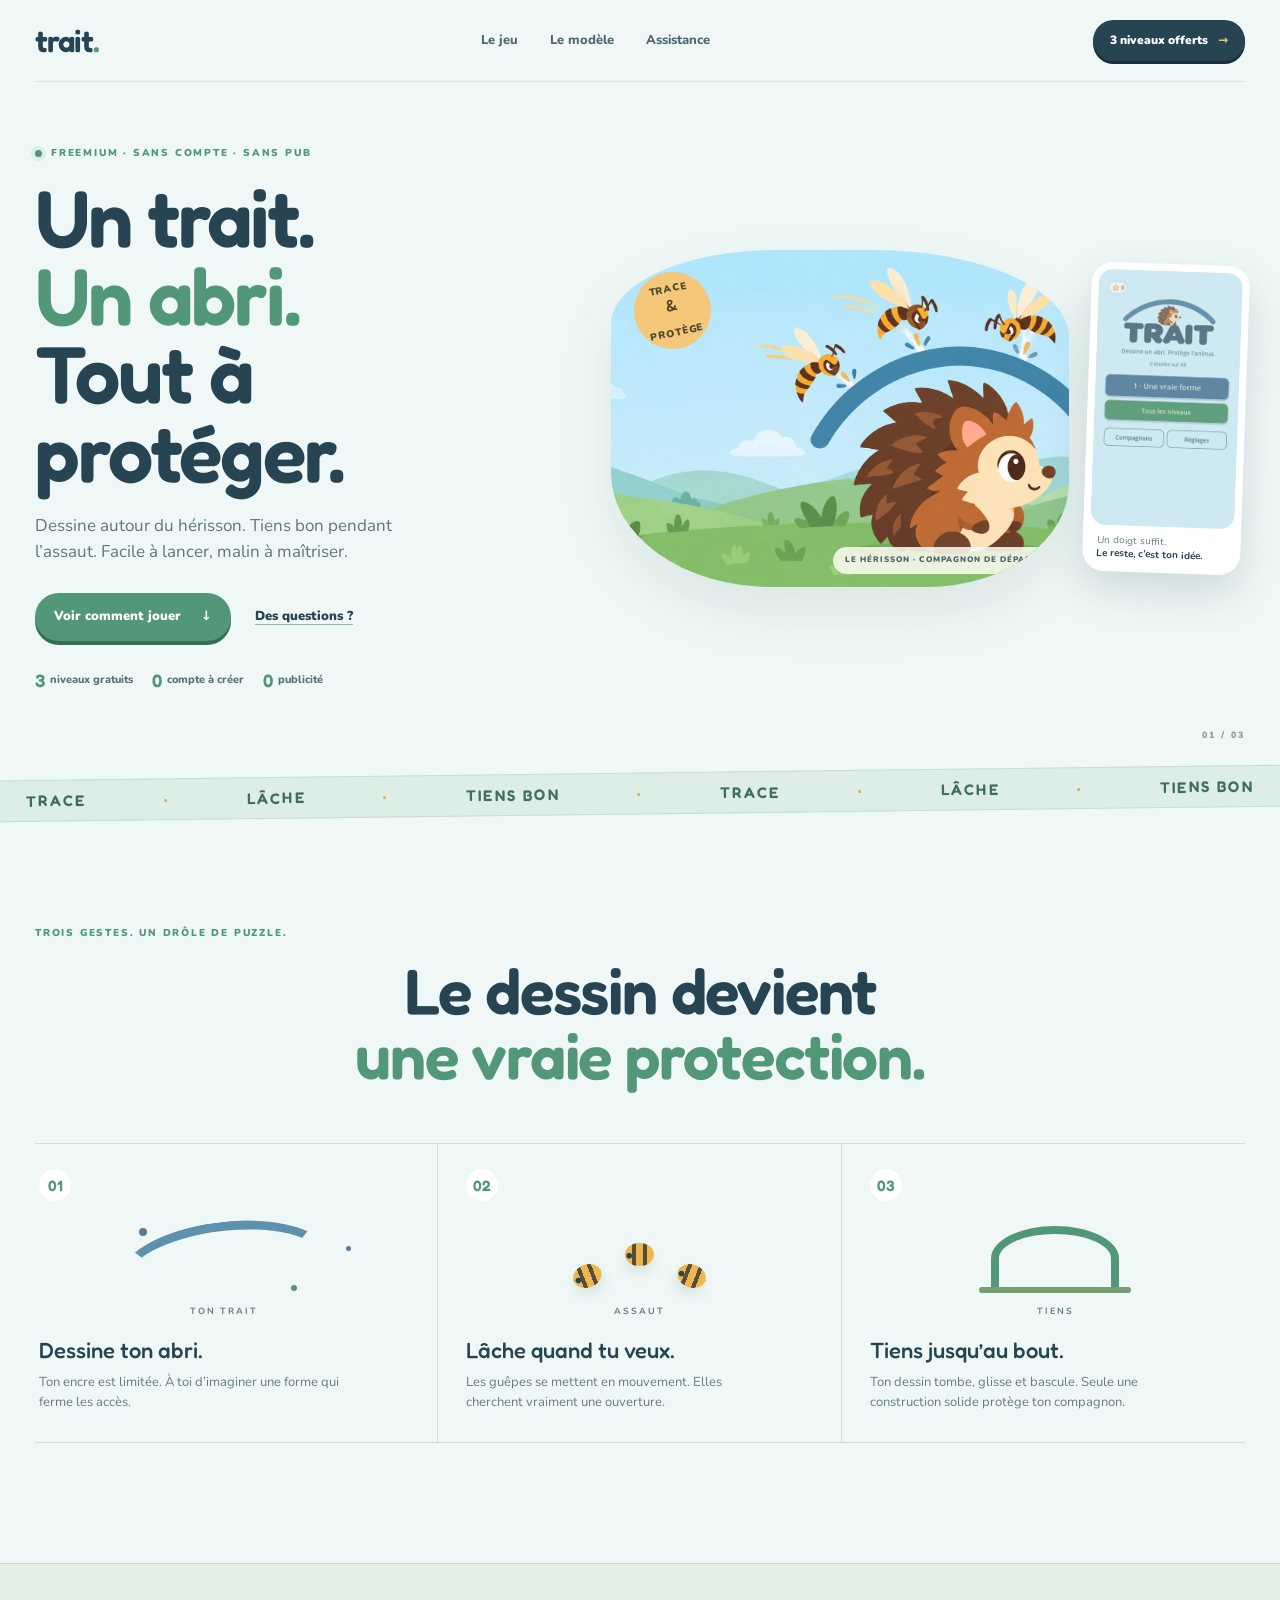
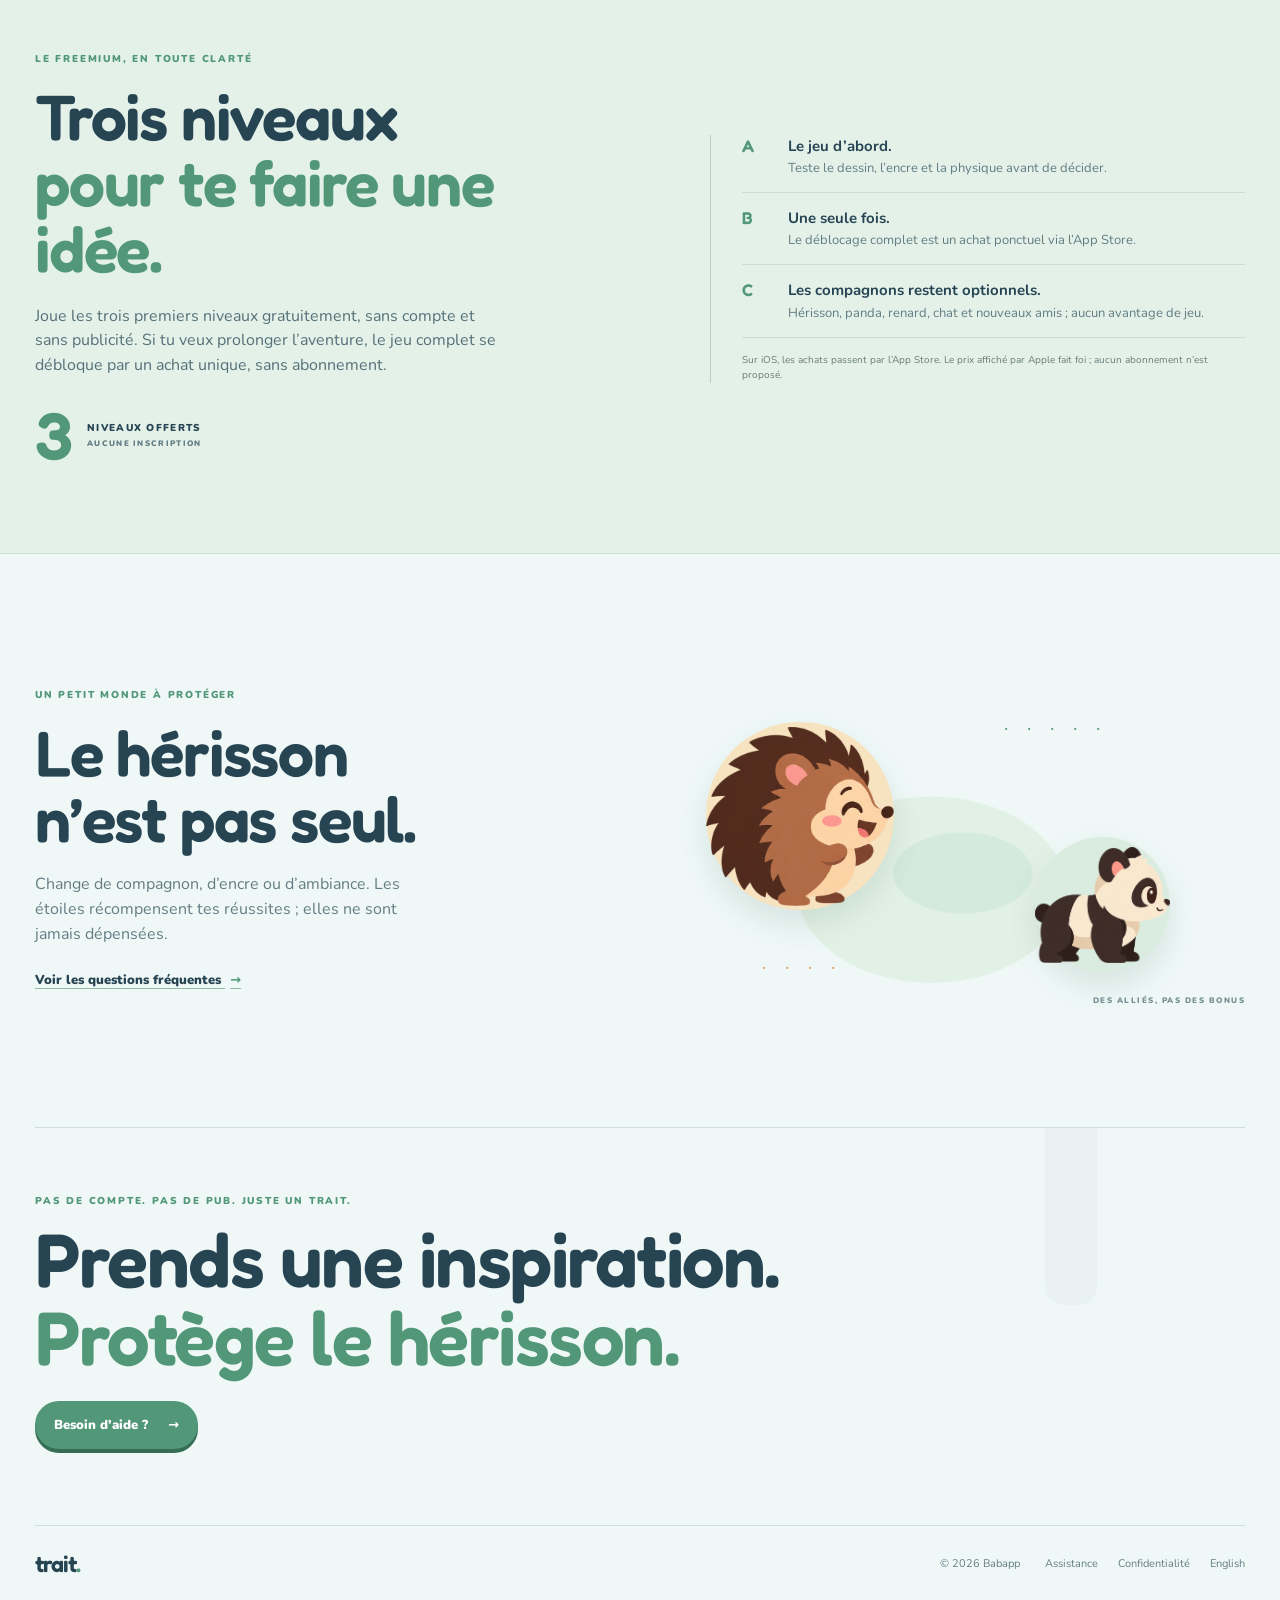
==== commit cea9e58e: "Add English website pages" ====
--- a/index.html
+++ b/index.html
@@ -52,7 +52,7 @@
     <section class="closing wrap"><div class="closing-shape" aria-hidden="true">T</div><p class="eyebrow">Pas de compte. Pas de pub. Juste un trait.</p><h2>Prends une inspiration.<br><em>Prot&egrave;ge le h&eacute;risson.</em></h2><a class="button button-primary" href="assistance/">Besoin d&rsquo;aide ? <span aria-hidden="true">&rarr;</span></a></section>
   </main>
 
-  <footer class="site-footer wrap"><a class="wordmark" href="./">trait<span>.</span></a><span>&copy; <span id="year">2026</span> Babapp</span><nav aria-label="Liens utiles"><a href="assistance/">Assistance</a><a href="confidentialite/">Confidentialit&eacute;</a></nav></footer>
+  <footer class="site-footer wrap"><a class="wordmark" href="./">trait<span>.</span></a><span>&copy; <span id="year">2026</span> Babapp</span><nav aria-label="Liens utiles"><a href="assistance/">Assistance</a><a href="confidentialite/">Confidentialit&eacute;</a><a href="en/">English</a></nav></footer>
   <script>document.getElementById('year').textContent=new Date().getFullYear();</script>
 </body>
 </html>
